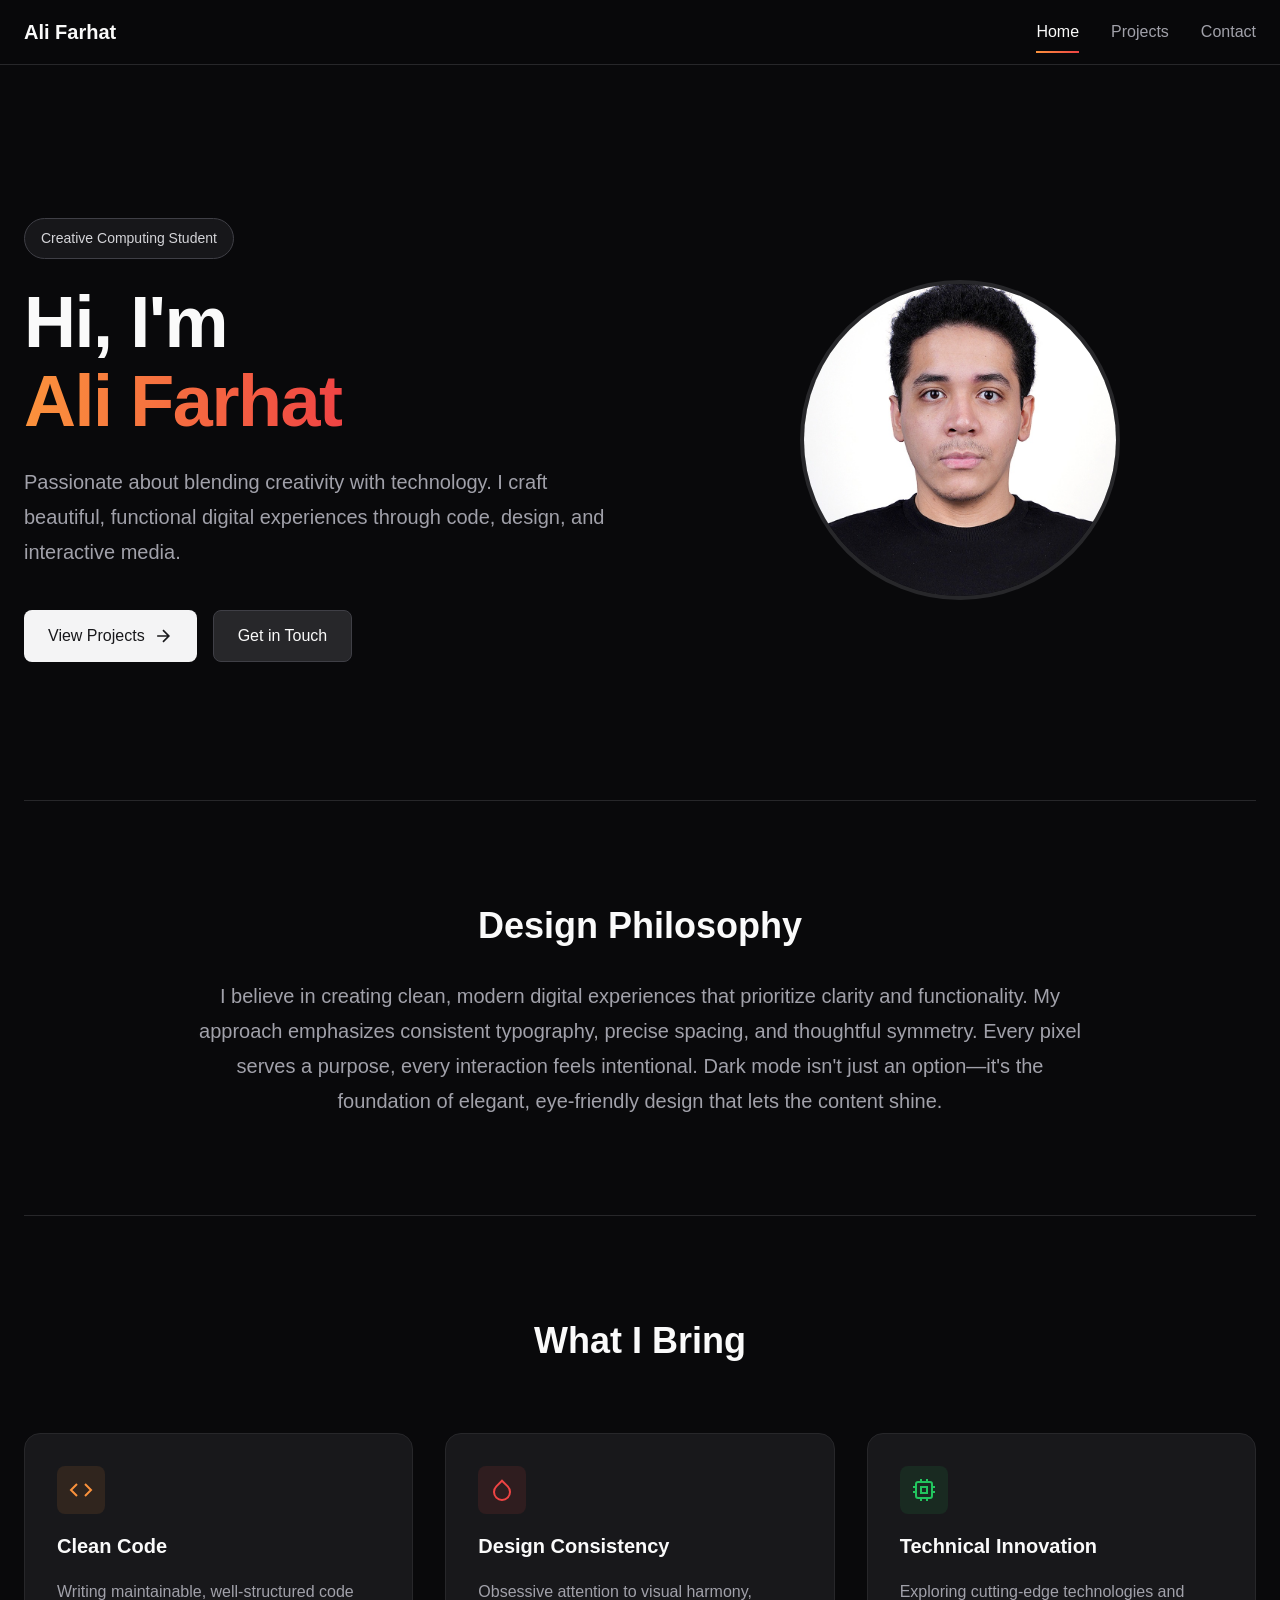
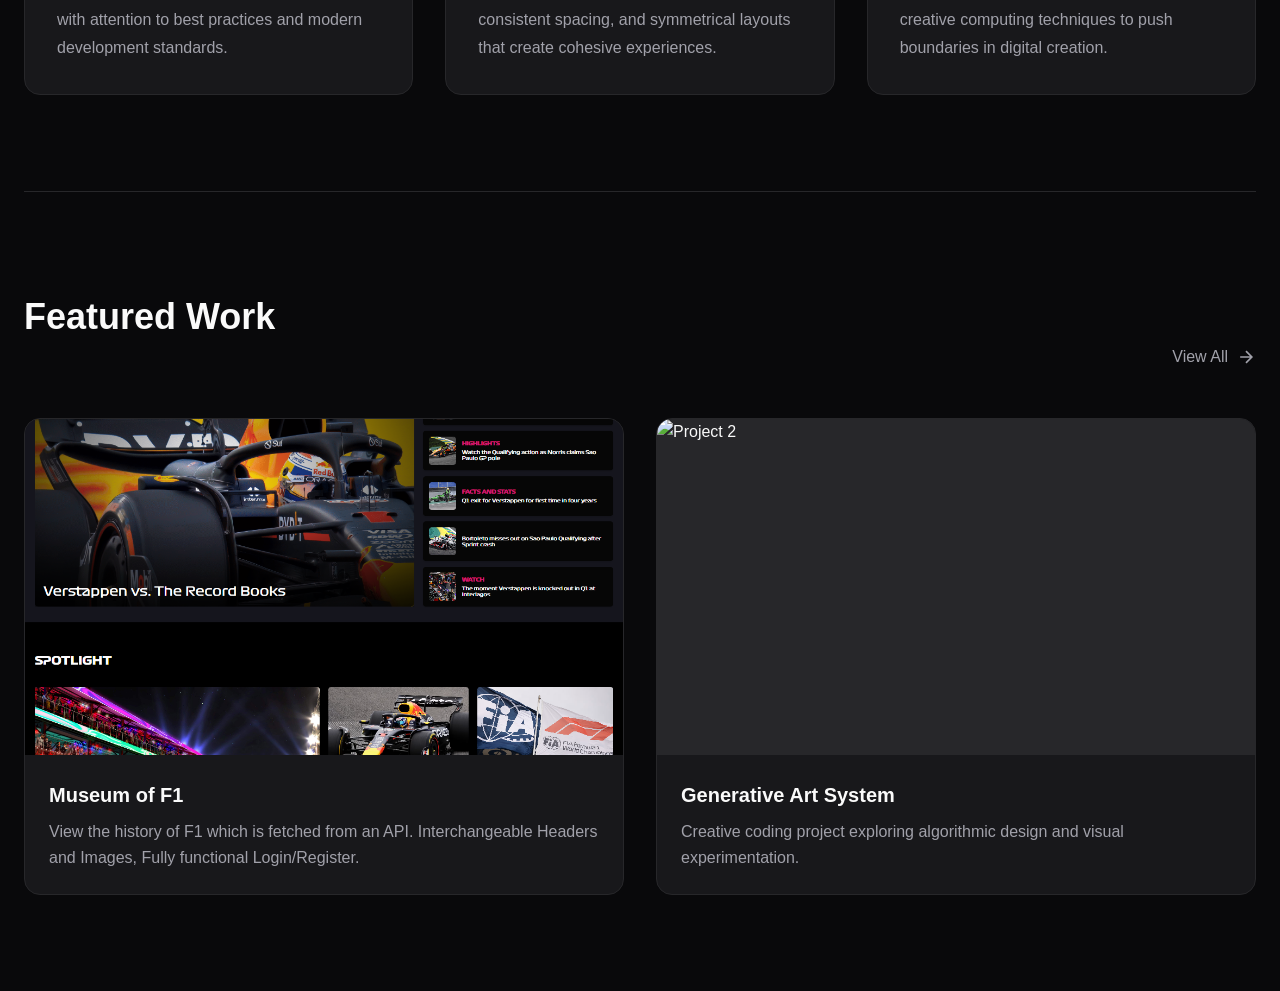
==== index.html @ 58b13000 "initial commit" ====
<!DOCTYPE html>
<html lang="en">
<head>
    <meta charset="UTF-8">
    <meta name="viewport" content="width=device-width, initial-scale=1.0">
    <title>Ali Farhat - Creative Computing Portfolio</title>
    <link rel="stylesheet" href="styles.css">
</head>
<body>
    <!-- Navigation -->
    <nav class="nav">
        <div class="nav-container">
            <a href="index.html" class="nav-logo">Ali Farhat</a>
            <button class="nav-toggle" id="navToggle">
                <span class="hamburger"></span>
                <span class="hamburger"></span>
                <span class="hamburger"></span>
            </button>
            <div class="nav-menu" id="navMenu">
                <a href="index.html" class="nav-link active">Home</a>
                <a href="projects.html" class="nav-link">Projects</a>
                <a href="contact.html" class="nav-link">Contact</a>
            </div>
        </div>
    </nav>

    <!-- Main Content -->
    <main class="main-content">
        <div class="container">
            <!-- Hero Section -->
            <section class="hero-section">
                <div class="hero-content">
                    <div class="hero-badge">Creative Computing Student</div>
                    <h1 class="hero-title">
                        Hi, I'm<br>
                        <span class="gradient-text">Ali Farhat</span>
                    </h1>
                    <p class="hero-description">
                        Passionate about blending creativity with technology. I craft
                        beautiful, functional digital experiences through code, design, and
                        interactive media.
                    </p>
                    <div class="hero-buttons">
                        <a href="projects.html" class="btn btn-primary">
                            View Projects
                            <svg class="icon" width="20" height="20" viewBox="0 0 24 24" fill="none" stroke="currentColor" stroke-width="2">
                                <path d="M5 12h14M12 5l7 7-7 7"/>
                            </svg>
                        </a>
                        <a href="contact.html" class="btn btn-secondary">Get in Touch</a>
                    </div>
                </div>
                <div class="hero-image-wrapper">
                    <div class="hero-image-glow"></div>
                    <img src="/Assets/MyPic.jpg" alt="Ali Farhat" class="hero-image">
                </div>
            </section>

            <!-- Philosophy Section -->
            <section class="section section-border">
                <div class="section-content-centered">
                    <h2 class="section-title">Design Philosophy</h2>
                    <p class="section-description">
                        I believe in creating clean, modern digital experiences that
                        prioritize clarity and functionality. My approach emphasizes
                        consistent typography, precise spacing, and thoughtful symmetry.
                        Every pixel serves a purpose, every interaction feels intentional.
                        Dark mode isn't just an option—it's the foundation of elegant,
                        eye-friendly design that lets the content shine.
                    </p>
                </div>
            </section>

            <!-- Key Strengths -->
            <section class="section section-border">
                <h2 class="section-title-centered">What I Bring</h2>
                <div class="cards-grid">
                    <div class="card">
                        <div class="card-icon card-icon-orange">
                            <svg class="icon-large" width="24" height="24" viewBox="0 0 24 24" fill="none" stroke="currentColor" stroke-width="2">
                                <polyline points="16 18 22 12 16 6"></polyline>
                                <polyline points="8 6 2 12 8 18"></polyline>
                            </svg>
                        </div>
                        <h3 class="card-title">Clean Code</h3>
                        <p class="card-description">
                            Writing maintainable, well-structured code with attention to best
                            practices and modern development standards.
                        </p>
                    </div>

                    <div class="card">
                        <div class="card-icon card-icon-red">
                            <svg class="icon-large" width="24" height="24" viewBox="0 0 24 24" fill="none" stroke="currentColor" stroke-width="2">
                                <path d="M12 2.69l5.66 5.66a8 8 0 1 1-11.31 0z"></path>
                            </svg>
                        </div>
                        <h3 class="card-title">Design Consistency</h3>
                        <p class="card-description">
                            Obsessive attention to visual harmony, consistent spacing, and
                            symmetrical layouts that create cohesive experiences.
                        </p>
                    </div>

                    <div class="card">
                        <div class="card-icon card-icon-green">
                            <svg class="icon-large" width="24" height="24" viewBox="0 0 24 24" fill="none" stroke="currentColor" stroke-width="2">
                                <rect x="4" y="4" width="16" height="16" rx="2" ry="2"></rect>
                                <rect x="9" y="9" width="6" height="6"></rect>
                                <line x1="9" y1="1" x2="9" y2="4"></line>
                                <line x1="15" y1="1" x2="15" y2="4"></line>
                                <line x1="9" y1="20" x2="9" y2="23"></line>
                                <line x1="15" y1="20" x2="15" y2="23"></line>
                                <line x1="20" y1="9" x2="23" y2="9"></line>
                                <line x1="20" y1="14" x2="23" y2="14"></line>
                                <line x1="1" y1="9" x2="4" y2="9"></line>
                                <line x1="1" y1="14" x2="4" y2="14"></line>
                            </svg>
                        </div>
                        <h3 class="card-title">Technical Innovation</h3>
                        <p class="card-description">
                            Exploring cutting-edge technologies and creative computing
                            techniques to push boundaries in digital creation.
                        </p>
                    </div>
                </div>
            </section>

            <!-- Featured Projects Preview -->
            <section class="section section-border">
                <div class="section-header">
                    <h2 class="section-title">Featured Work</h2>
                    <a href="projects.html" class="section-link">
                        View All
                        <svg class="icon" width="20" height="20" viewBox="0 0 24 24" fill="none" stroke="currentColor" stroke-width="2">
                            <path d="M5 12h14M12 5l7 7-7 7"/>
                        </svg>
                    </a>
                </div>
                <div class="projects-grid">
                    <a href="projects.html" class="project-card">
                        <div class="project-image-wrapper">
                            <img src="/Assets/preview1.png" alt="Museum of F1" class="project-image">
                        </div>
                        <div class="project-content">
                            <h3 class="project-title">Museum of F1</h3>
                            <p class="project-description">
                                View the history of F1 which is fetched from an API. Interchangeable Headers and Images, Fully functional Login/Register.
                            </p>
                        </div>
                    </a>

                    <a href="projects.html" class="project-card">
                        <div class="project-image-wrapper">
                            <img src="https://images.unsplash.com/photo-1658806264102-2c516eae5e05?crop=entropy&cs=tinysrgb&fit=max&fm=jpg&ixid=M3w3Nzg4Nzd8MHwxfHNlYXJjaHwxfHxhYnN0cmFjdCUyMGRpZ2l0YWwlMjBhcnQlMjB0ZWNobm9sb2d5fGVufDF8fHx8MTc3NDAxMzc0MXww&ixlib=rb-4.1.0&q=80&w=1080&utm_source=figma&utm_medium=referral" alt="Project 2" class="project-image">
                        </div>
                        <div class="project-content">
                            <h3 class="project-title">Generative Art System</h3>
                            <p class="project-description">
                                Creative coding project exploring algorithmic design and visual
                                experimentation.
                            </p>
                        </div>
                    </a>
                </div>
            </section>
        </div>
    </main>

    <script src="js/main.js"></script>
</body>
</html>
---- styles.css ----
/* Reset and Base Styles */
* {
    margin: 0;
    padding: 0;
    box-sizing: border-box;
}

body {
    font-family: -apple-system, BlinkMacSystemFont, 'Segoe UI', Roboto, 'Helvetica Neue', Arial, sans-serif;
    background-color: #09090b;
    color: #fafafa;
    line-height: 1.6;
    overflow-x: hidden;
}

/* Container */
.container {
    max-width: 1280px;
    margin: 0 auto;
    padding: 0 1.5rem;
}

.container-medium {
    max-width: 1152px;
    margin: 0 auto;
    padding: 0 1.5rem;
}

.container-narrow {
    max-width: 1024px;
    margin: 0 auto;
    padding: 0 1.5rem;
}

/* Navigation */
.nav {
    position: fixed;
    top: 0;
    left: 0;
    right: 0;
    background-color: rgba(9, 9, 11, 0.8);
    backdrop-filter: blur(12px);
    border-bottom: 1px solid #27272a;
    z-index: 1000;
}

.nav-container {
    max-width: 1280px;
    margin: 0 auto;
    padding: 1rem 1.5rem;
    display: flex;
    justify-content: space-between;
    align-items: center;
}

.nav-logo {
    font-size: 1.25rem;
    font-weight: 700;
    color: #fafafa;
    text-decoration: none;
    transition: color 0.2s;
}

.nav-logo:hover {
    color: #a1a1aa;
}

.nav-menu {
    display: flex;
    gap: 2rem;
}

.nav-link {
    color: #a1a1aa;
    text-decoration: none;
    transition: color 0.2s;
    position: relative;
}

.nav-link:hover,
.nav-link.active {
    color: #fafafa;
}

.nav-link.active::after {
    content: '';
    position: absolute;
    bottom: -0.5rem;
    left: 0;
    right: 0;
    height: 2px;
    background: linear-gradient(to right, #fb923c, #ef4444);
}

.nav-toggle {
    display: none;
    background: none;
    border: none;
    cursor: pointer;
    padding: 0.5rem;
}

.hamburger {
    display: block;
    width: 1.5rem;
    height: 2px;
    background-color: #fafafa;
    margin: 0.25rem 0;
    transition: all 0.3s;
}

/* Main Content */
.main-content {
    padding-top: 5rem;
}

/* Hero Section */
.hero-section {
    min-height: 80vh;
    display: flex;
    flex-direction: column;
    align-items: center;
    gap: 3rem;
    padding: 3rem 0;
}

.hero-content {
    flex: 1;
    display: flex;
    flex-direction: column;
    gap: 1.5rem;
}

.hero-badge {
    display: inline-block;
    padding: 0.5rem 1rem;
    background-color: rgba(39, 39, 42, 0.5);
    border: 1px solid #3f3f46;
    border-radius: 9999px;
    font-size: 0.875rem;
    color: #d4d4d8;
    width: fit-content;
}

.hero-title {
    font-size: 3rem;
    font-weight: 700;
    letter-spacing: -0.02em;
    line-height: 1.1;
}

.gradient-text {
    background: linear-gradient(to right, #fb923c, #ef4444);
    -webkit-background-clip: text;
    -webkit-text-fill-color: transparent;
    background-clip: text;
}

.hero-description {
    font-size: 1.25rem;
    color: #a1a1aa;
    max-width: 48rem;
    line-height: 1.75;
}

.hero-buttons {
    display: flex;
    flex-wrap: wrap;
    gap: 1rem;
    padding-top: 1rem;
}

.hero-image-wrapper {
    flex: 1;
    display: flex;
    justify-content: center;
}

.hero-image-wrapper > div {
    position: relative;
}

.hero-image-glow {
    position: absolute;
    inset: -1rem;
    background: linear-gradient(to right, #f97316, #dc2626);
    border-radius: 9999px;
    opacity: 0.2;
    filter: blur(2rem);
}

.hero-image {
    position: relative;
    width: 20rem;
    height: 20rem;
    border-radius: 9999px;
    object-fit: cover;
    border: 4px solid #27272a;
}

/* Buttons */
.btn {
    display: inline-flex;
    align-items: center;
    gap: 0.5rem;
    padding: 0.75rem 1.5rem;
    border-radius: 0.5rem;
    font-weight: 500;
    text-decoration: none;
    transition: all 0.2s;
    cursor: pointer;
    border: none;
    font-size: 1rem;
}

.btn-primary {
    background-color: #f4f4f5;
    color: #18181b;
}

.btn-primary:hover {
    background-color: #e4e4e7;
}

.btn-secondary {
    background-color: #27272a;
    color: #fafafa;
    border: 1px solid #3f3f46;
}

.btn-secondary:hover {
    background-color: #3f3f46;
}

.btn-full {
    width: 100%;
    justify-content: center;
}

/* Icons */
.icon {
    width: 1.25rem;
    height: 1.25rem;
}

.icon-large {
    width: 1.5rem;
    height: 1.5rem;
}

.icon-small {
    width: 1rem;
    height: 1rem;
}

/* Sections */
.section {
    padding: 6rem 0;
}

.section-border {
    border-top: 1px solid #27272a;
}

.section-content-centered {
    max-width: 56rem;
    margin: 0 auto;
    text-align: center;
}

.section-title {
    font-size: 1.875rem;
    font-weight: 700;
    margin-bottom: 1.5rem;
}

.section-title-centered {
    font-size: 1.875rem;
    font-weight: 700;
    text-align: center;
    margin-bottom: 4rem;
}

.section-description {
    font-size: 1.25rem;
    color: #a1a1aa;
    line-height: 1.75;
}

.section-header {
    display: flex;
    justify-content: space-between;
    align-items: flex-end;
    margin-bottom: 3rem;
}

.section-link {
    color: #a1a1aa;
    text-decoration: none;
    display: inline-flex;
    align-items: center;
    gap: 0.5rem;
    transition: color 0.2s;
}

.section-link:hover {
    color: #fafafa;
}

/* Cards */
.cards-grid {
    display: grid;
    grid-template-columns: repeat(auto-fit, minmax(280px, 1fr));
    gap: 2rem;
}

.card {
    background-color: #18181b;
    border: 1px solid #27272a;
    border-radius: 1rem;
    padding: 2rem;
    display: flex;
    flex-direction: column;
    gap: 1rem;
    transition: border-color 0.2s;
}

.card:hover {
    border-color: #3f3f46;
}

.card-icon {
    width: 3rem;
    height: 3rem;
    border-radius: 0.5rem;
    display: flex;
    align-items: center;
    justify-content: center;
}

.card-icon-orange {
    background-color: rgba(251, 146, 60, 0.1);
    color: #fb923c;
}

.card-icon-red {
    background-color: rgba(239, 68, 68, 0.1);
    color: #ef4444;
}

.card-icon-green {
    background-color: rgba(34, 197, 94, 0.1);
    color: #22c55e;
}

.card-title {
    font-size: 1.25rem;
    font-weight: 600;
}

.card-description {
    color: #a1a1aa;
    line-height: 1.75;
}

/* Projects */
.projects-grid {
    display: grid;
    grid-template-columns: repeat(auto-fit, minmax(400px, 1fr));
    gap: 2rem;
}

.projects-grid-full {
    display: grid;
    grid-template-columns: repeat(auto-fit, minmax(400px, 1fr));
    gap: 2rem;
}

.project-card {
    position: relative;
    overflow: hidden;
    border-radius: 1rem;
    background-color: #18181b;
    border: 1px solid #27272a;
    transition: all 0.3s;
    text-decoration: none;
    color: inherit;
    display: block;
}

.project-card:hover {
    border-color: #3f3f46;
}

.project-card-full {
    background-color: #18181b;
    border: 1px solid #27272a;
    border-radius: 1rem;
    overflow: hidden;
    transition: border-color 0.3s;
}

.project-card-full:hover {
    border-color: #3f3f46;
}

.project-image-wrapper {
    aspect-ratio: 16 / 9;
    overflow: hidden;
    background-color: #27272a;
}

.project-image {
    width: 100%;
    height: 100%;
    object-fit: cover;
    transition: transform 0.3s;
}

.project-card:hover .project-image,
.project-card-full:hover .project-image {
    transform: scale(1.05);
}

.project-content {
    padding: 1.5rem;
}

.project-card-content {
    padding: 1.5rem;
    display: flex;
    flex-direction: column;
    gap: 1rem;
}

.project-title {
    font-size: 1.25rem;
    font-weight: 600;
    margin-bottom: 0.5rem;
}

.project-card-title {
    font-size: 1.5rem;
    font-weight: 600;
}

.project-description {
    color: #a1a1aa;
}

.project-card-description {
    color: #a1a1aa;
    line-height: 1.75;
}

.project-tags {
    display: flex;
    flex-wrap: wrap;
    gap: 0.5rem;
}

.tag {
    padding: 0.25rem 0.75rem;
    background-color: #27272a;
    color: #d4d4d8;
    font-size: 0.875rem;
    border-radius: 9999px;
    border: 1px solid #3f3f46;
}

.project-links {
    display: flex;
    gap: 1rem;
    padding-top: 0.5rem;
}

.project-link {
    display: inline-flex;
    align-items: center;
    gap: 0.5rem;
    color: #a1a1aa;
    text-decoration: none;
    transition: color 0.2s;
}

.project-link:hover {
    color: #fafafa;
}

/* Page Header */
.page-header {
    margin-bottom: 4rem;
}

.page-title {
    font-size: 2.5rem;
    font-weight: 700;
    margin-bottom: 0.5rem;
}

.page-description {
    font-size: 1.25rem;
    color: #a1a1aa;
    max-width: 48rem;
}

/* Resume */
.resume-header {
    display: flex;
    justify-content: space-between;
    align-items: flex-start;
    gap: 1rem;
    margin-bottom: 3rem;
}

.resume-content {
    background-color: #18181b;
    border: 1px solid #27272a;
    border-radius: 1rem;
    padding: 3rem;
}

.resume-section {
    margin-bottom: 3rem;
}

.resume-section:last-child {
    margin-bottom: 0;
}

.resume-section-border {
    border-top: 1px solid #27272a;
    padding-top: 2rem;
}

.resume-name {
    font-size: 1.875rem;
    font-weight: 700;
    margin-bottom: 1rem;
}

.text-muted {
    color: #a1a1aa;
}

.text-muted-relaxed {
    color: #a1a1aa;
    line-height: 1.75;
}

.contact-grid {
    display: grid;
    grid-template-columns: repeat(auto-fit, minmax(250px, 1fr));
    gap: 0.75rem;
}

.contact-item {
    display: flex;
    align-items: center;
    gap: 0.5rem;
    color: #a1a1aa;
}

.contact-link {
    color: #a1a1aa;
    text-decoration: none;
    transition: color 0.2s;
}

.contact-link:hover {
    color: #fafafa;
}

.social-links {
    display: flex;
    gap: 1rem;
    padding-top: 0.5rem;
}

.social-link {
    color: #a1a1aa;
    transition: color 0.2s;
}

.social-link:hover {
    color: #fafafa;
}

.section-heading {
    font-size: 1.25rem;
    font-weight: 600;
    margin-bottom: 1rem;
}

.experience-item {
    margin-bottom: 1.5rem;
}

.experience-item:last-child {
    margin-bottom: 0;
}

.experience-header {
    display: flex;
    justify-content: space-between;
    align-items: flex-start;
    margin-bottom: 0.5rem;
}

.experience-title {
    font-weight: 600;
}

.experience-date {
    color: #71717a;
    font-size: 0.875rem;
}

.experience-list {
    list-style: disc;
    list-style-position: inside;
    color: #a1a1aa;
    margin-left: 1rem;
}

.experience-list li {
    margin: 0.25rem 0;
}

.skills-grid {
    display: grid;
    grid-template-columns: repeat(auto-fit, minmax(250px, 1fr));
    gap: 1rem;
}

.skill-category {
    color: #d4d4d8;
    font-weight: 500;
    margin-bottom: 0.5rem;
}

.projects-list {
    display: flex;
    flex-direction: column;
    gap: 1rem;
}

.project-item {
    margin-bottom: 0.5rem;
}

.project-item-title {
    font-weight: 600;
    margin-bottom: 0.25rem;
}

.awards-list {
    list-style: none;
    color: #a1a1aa;
}

.awards-list li {
    margin: 0.5rem 0;
}

/* Contact Page */
.contact-layout {
    display: grid;
    grid-template-columns: 1fr;
    gap: 3rem;
}

.contact-info-centered {
    max-width: 800px;
    margin: 0 auto;
    display: flex;
    flex-direction: column;
    gap: 2rem;
}

.contact-form {
    display: flex;
    flex-direction: column;
    gap: 1.5rem;
}

.form-group {
    display: flex;
    flex-direction: column;
}

.form-label {
    font-size: 0.875rem;
    font-weight: 500;
    margin-bottom: 0.5rem;
}

.form-input {
    width: 100%;
    padding: 0.75rem 1rem;
    background-color: #18181b;
    border: 1px solid #27272a;
    border-radius: 0.5rem;
    color: #fafafa;
    transition: border-color 0.2s;
    font-family: inherit;
}

.form-input:focus {
    outline: none;
    border-color: #52525b;
}

.form-textarea {
    resize: none;
}

.contact-sidebar {
    display: flex;
    flex-direction: column;
    gap: 2rem;
}

.info-card {
    background-color: #18181b;
    border: 1px solid #27272a;
    border-radius: 1rem;
    padding: 2rem;
}

.info-card-title {
    font-size: 1.5rem;
    font-weight: 600;
    margin-bottom: 1.5rem;
}

.info-items {
    display: flex;
    flex-direction: column;
    gap: 1rem;
}

.info-item {
    display: flex;
    align-items: flex-start;
    gap: 1rem;
    color: #a1a1aa;
    text-decoration: none;
    transition: color 0.2s;
}

.info-item:hover {
    color: #fafafa;
}

.info-icon {
    width: 2.5rem;
    height: 2.5rem;
    background-color: #27272a;
    border-radius: 0.5rem;
    display: flex;
    align-items: center;
    justify-content: center;
    transition: background-color 0.2s;
}

.info-item:hover .info-icon {
    background-color: #3f3f46;
}

.info-label {
    font-weight: 500;
    color: #fafafa;
}

.info-value {
    color: inherit;
}

.opportunities-card {
    background: linear-gradient(to bottom right, rgba(251, 146, 60, 0.1), rgba(239, 68, 68, 0.1));
    border: 1px solid #27272a;
    border-radius: 1rem;
    padding: 2rem;
}

.opportunities-title {
    font-size: 1.25rem;
    font-weight: 600;
    margin-bottom: 0.75rem;
}

.opportunities-text {
    color: #a1a1aa;
    line-height: 1.75;
}

/* Responsive Design */
@media (min-width: 768px) {
    .hero-section {
        flex-direction: row;
    }
    
    .hero-title {
        font-size: 3.75rem;
    }
    
    .section-title {
        font-size: 2.25rem;
    }
    
    .section-title-centered {
        font-size: 2.25rem;
    }
    
    .page-title {
        font-size: 3rem;
    }
    
    .resume-content {
        padding: 4rem;
    }
    
    .contact-layout {
        grid-template-columns: 1fr 1fr;
    }
}

@media (min-width: 1024px) {
    .hero-title {
        font-size: 4.5rem;
    }
}

@media (max-width: 767px) {
    .nav-toggle {
        display: block;
    }
    
    .nav-menu {
        position: absolute;
        top: 100%;
        left: 0;
        right: 0;
        background-color: rgba(9, 9, 11, 0.95);
        backdrop-filter: blur(12px);
        flex-direction: column;
        gap: 0;
        padding: 1rem 0;
        border-bottom: 1px solid #27272a;
        display: none;
    }
    
    .nav-menu.active {
        display: flex;
    }
    
    .nav-link {
        padding: 0.75rem 1.5rem;
    }
    
    .nav-link.active::after {
        display: none;
    }
    
    .projects-grid,
    .projects-grid-full {
        grid-template-columns: 1fr;
    }
    
    .cards-grid {
        grid-template-columns: 1fr;
    }
    
    .resume-header {
        flex-direction: column;
    }
    
    .resume-content {
        padding: 2rem;
    }
}
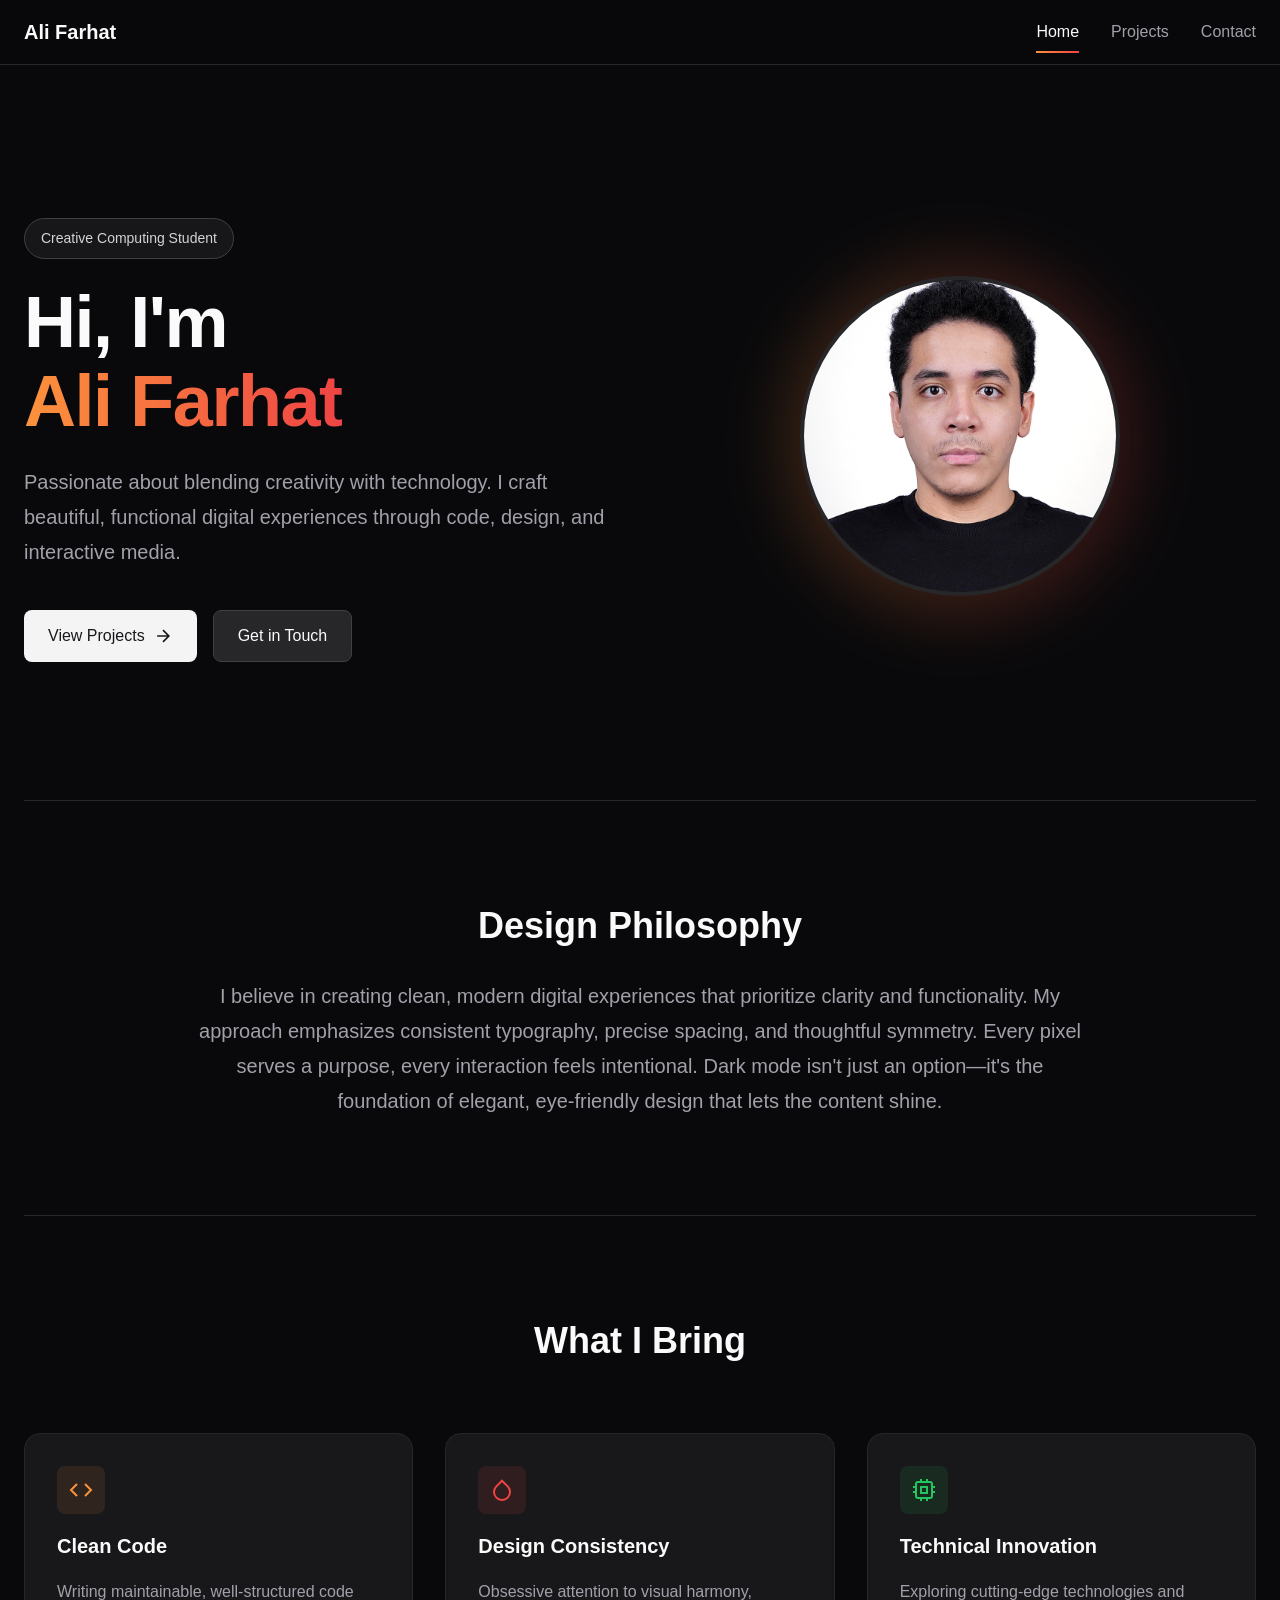
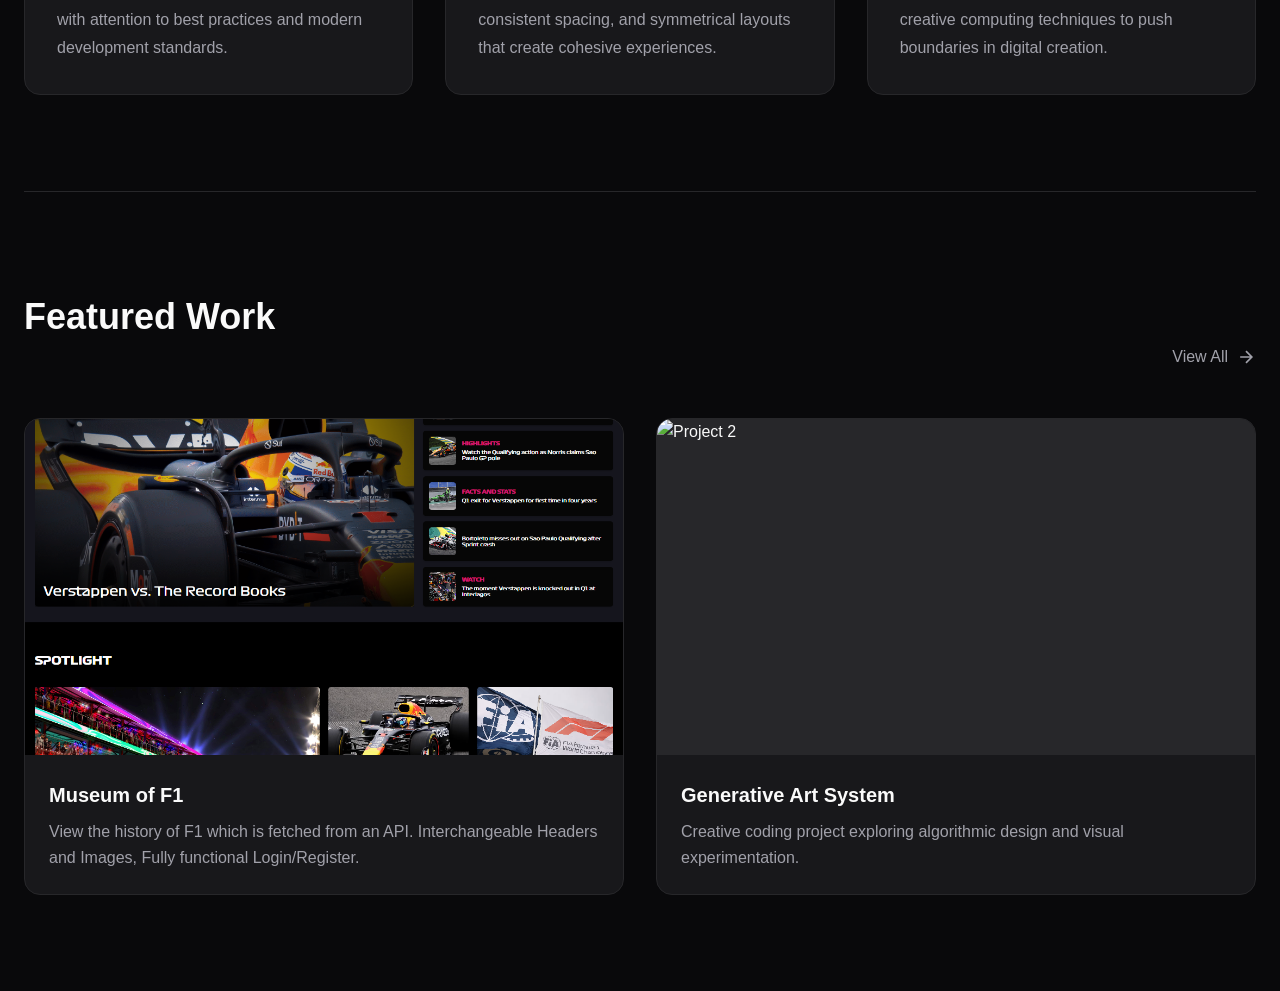
==== commit 4fb3f326: "Fixed underglow of profile picture" ====
--- a/index.html
+++ b/index.html
@@ -51,8 +51,10 @@
                     </div>
                 </div>
                 <div class="hero-image-wrapper">
-                    <div class="hero-image-glow"></div>
-                    <img src="/Assets/MyPic.jpg" alt="Ali Farhat" class="hero-image">
+                    <div>
+                        <div class="hero-image-glow"></div>
+                        <img src="/Assets/MyPic.jpg" alt="Ali Farhat" class="hero-image">
+                    </div>
                 </div>
             </section>
 
--- a/styles.css
+++ b/styles.css
@@ -183,7 +183,7 @@
 .hero-image-glow {
     position: absolute;
     inset: -1rem;
-    background: linear-gradient(to right, #f97316, #dc2626);
+    background: linear-gradient(to right, #fb923c, #ef4444);
     border-radius: 9999px;
     opacity: 0.2;
     filter: blur(2rem);
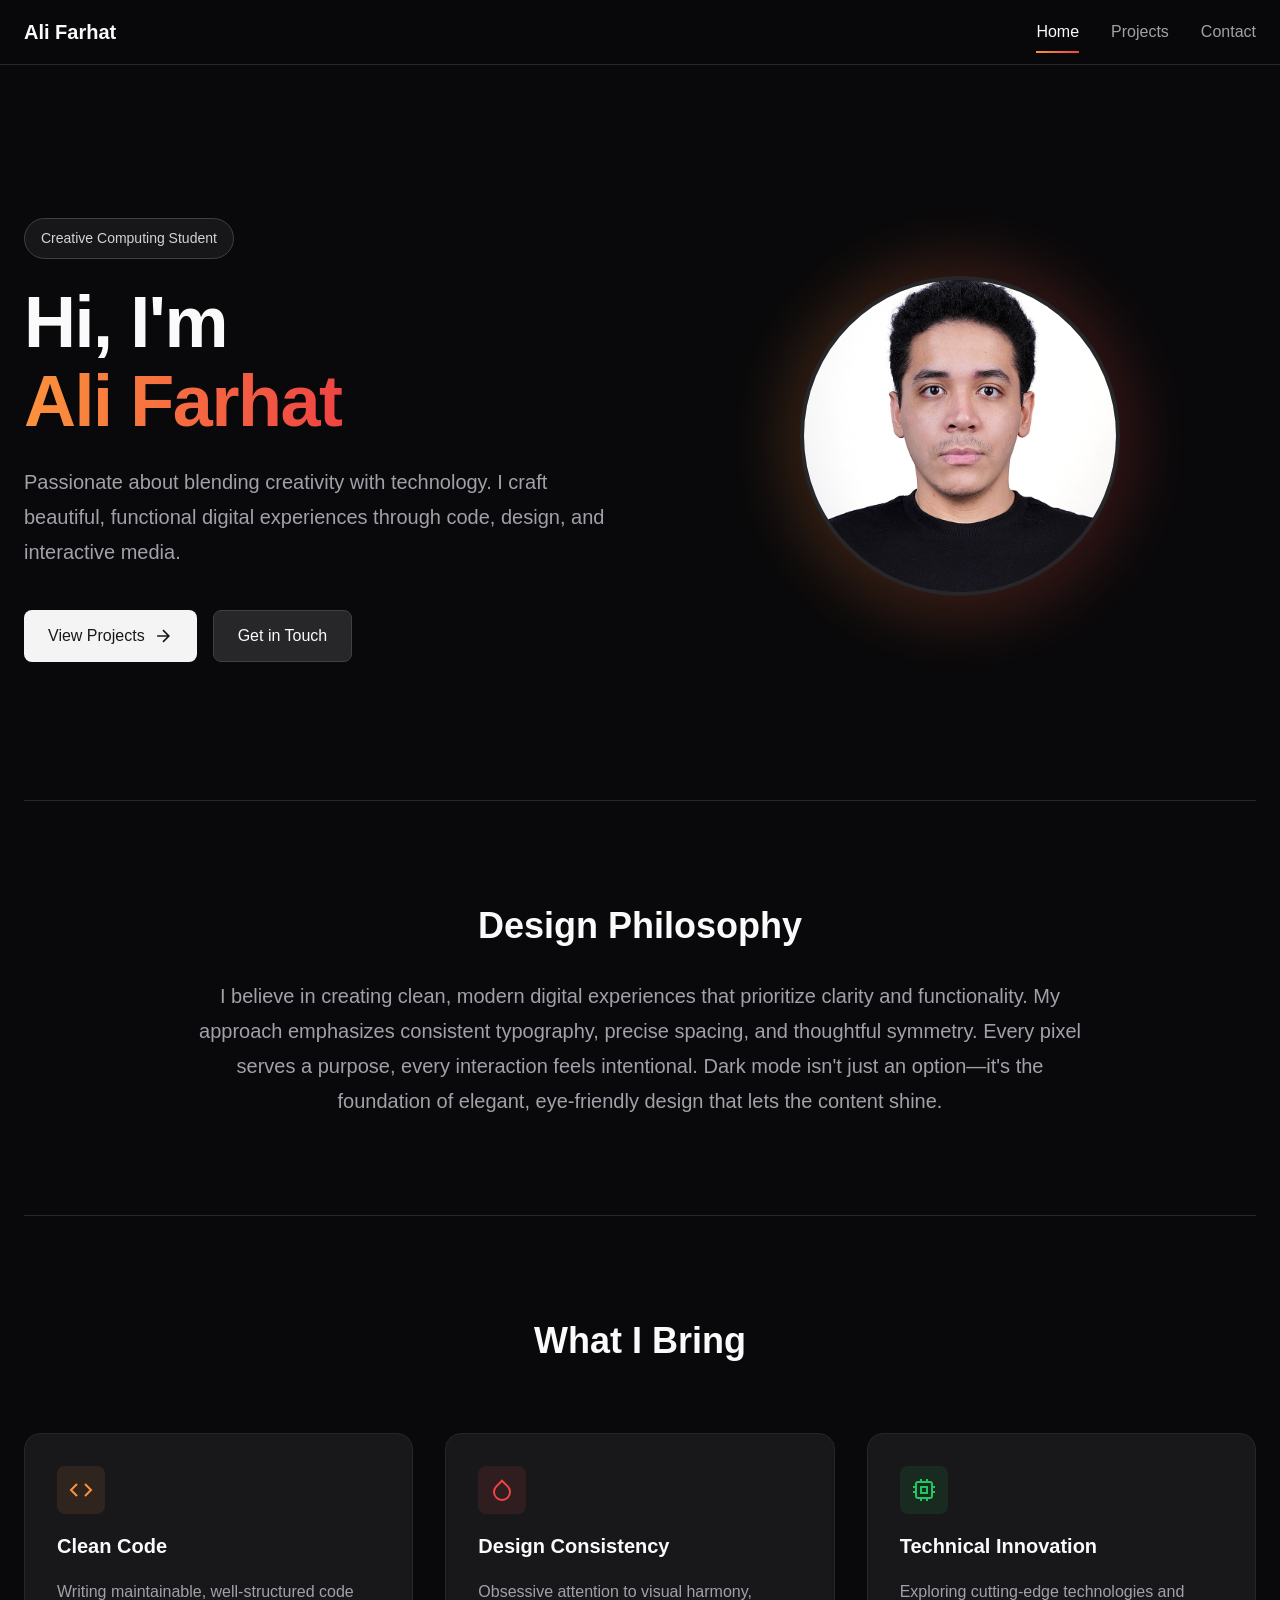
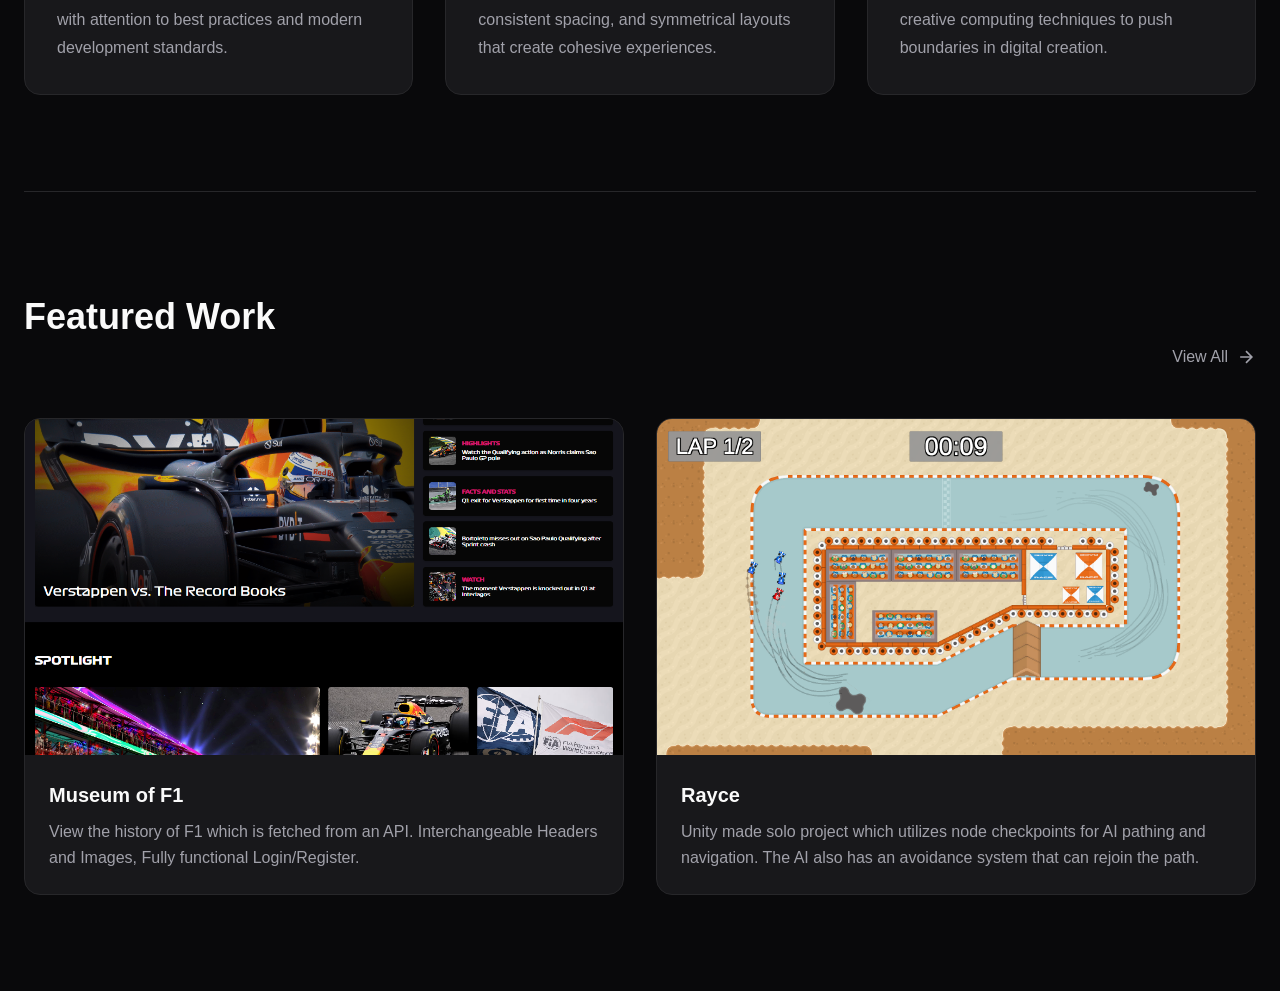
==== commit 3c283a1e: "latest" ====
--- a/index.html
+++ b/index.html
@@ -154,13 +154,13 @@
 
                     <a href="projects.html" class="project-card">
                         <div class="project-image-wrapper">
-                            <img src="https://images.unsplash.com/photo-1658806264102-2c516eae5e05?crop=entropy&cs=tinysrgb&fit=max&fm=jpg&ixid=M3w3Nzg4Nzd8MHwxfHNlYXJjaHwxfHxhYnN0cmFjdCUyMGRpZ2l0YWwlMjBhcnQlMjB0ZWNobm9sb2d5fGVufDF8fHx8MTc3NDAxMzc0MXww&ixlib=rb-4.1.0&q=80&w=1080&utm_source=figma&utm_medium=referral" alt="Project 2" class="project-image">
+                            <img src="/Assets/preview2.png" alt="Rayce" class="project-image">
                         </div>
                         <div class="project-content">
-                            <h3 class="project-title">Generative Art System</h3>
+                            <h3 class="project-title">Rayce</h3>
                             <p class="project-description">
-                                Creative coding project exploring algorithmic design and visual
-                                experimentation.
+                                Unity made solo project which utilizes node checkpoints for AI pathing and navigation. 
+                                The AI also has an avoidance system that can rejoin the path.
                             </p>
                         </div>
                     </a>
--- a/styles.css
+++ b/styles.css
@@ -11,6 +11,18 @@
     color: #fafafa;
     line-height: 1.6;
     overflow-x: hidden;
+    opacity: 0;
+    animation: fadeInPage 0.2s ease-in-out forwards;
+}
+
+@keyframes fadeInPage {
+    from { opacity: 0; }
+    to { opacity: 1; }
+}
+
+body.page-exit {
+    opacity: 0 !important;
+    transition: opacity 0.2s ease-in-out !important;
 }
 
 /* Container */
@@ -219,7 +231,7 @@
 }
 
 .btn-primary:hover {
-    background-color: #e4e4e7;
+    background-color: #d4d4d8;
 }
 
 .btn-secondary {
@@ -374,6 +386,7 @@
     display: grid;
     grid-template-columns: repeat(auto-fit, minmax(400px, 1fr));
     gap: 2rem;
+    padding-bottom: 4rem;
 }
 
 .project-card {
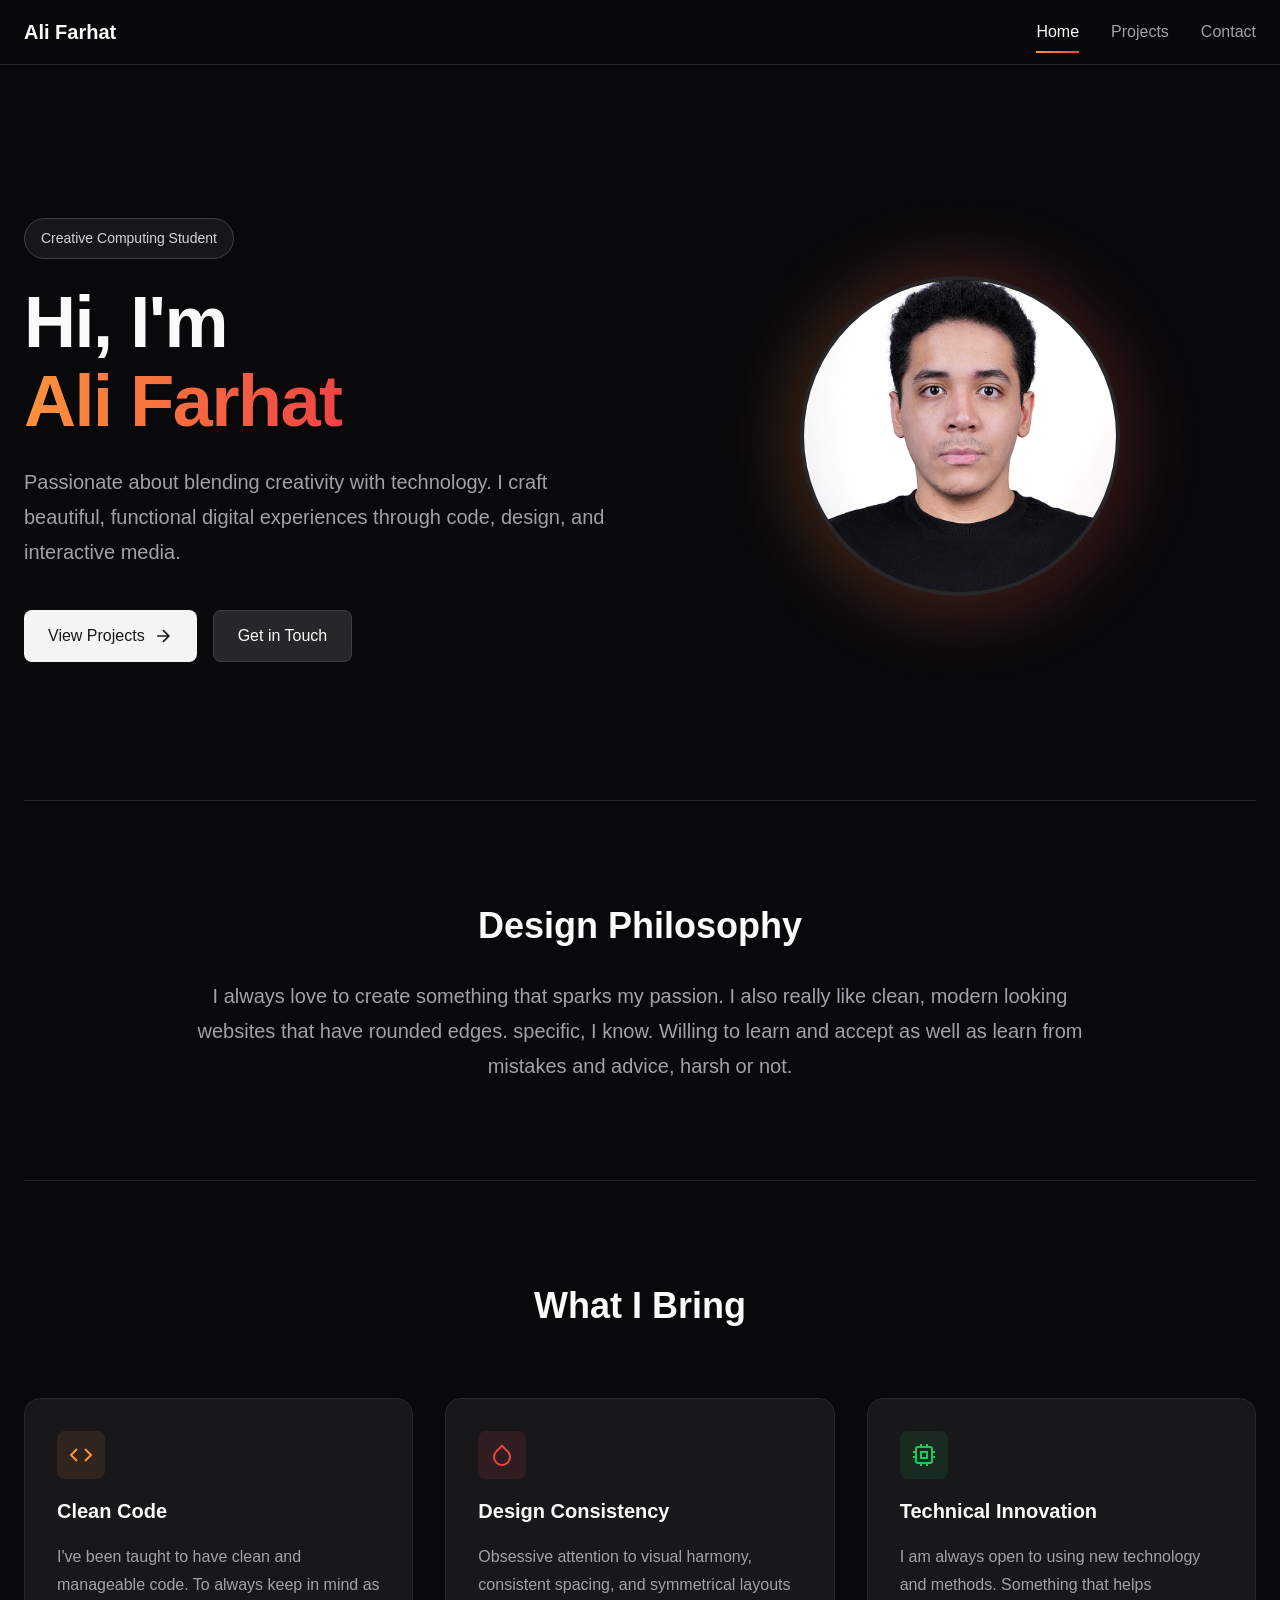
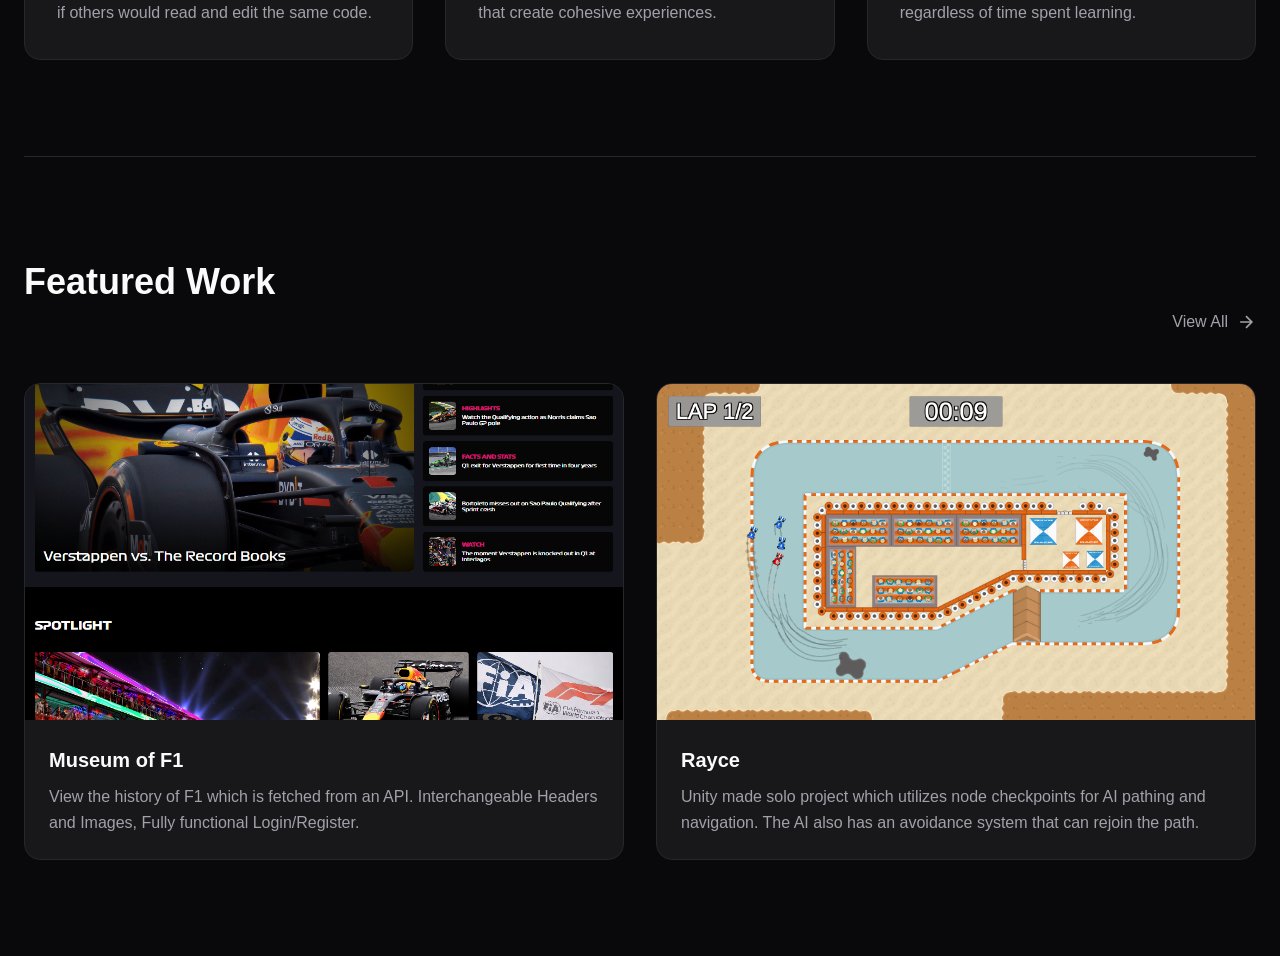
==== commit 7701a989: "text again" ====
--- a/index.html
+++ b/index.html
@@ -63,12 +63,8 @@
                 <div class="section-content-centered">
                     <h2 class="section-title">Design Philosophy</h2>
                     <p class="section-description">
-                        I believe in creating clean, modern digital experiences that
-                        prioritize clarity and functionality. My approach emphasizes
-                        consistent typography, precise spacing, and thoughtful symmetry.
-                        Every pixel serves a purpose, every interaction feels intentional.
-                        Dark mode isn't just an option—it's the foundation of elegant,
-                        eye-friendly design that lets the content shine.
+                        I always love to create something that sparks my passion. I also really like clean, modern looking websites that have rounded edges.
+                        specific, I know. Willing to learn and accept as well as learn from mistakes and advice, harsh or not.
                     </p>
                 </div>
             </section>
@@ -86,8 +82,7 @@
                         </div>
                         <h3 class="card-title">Clean Code</h3>
                         <p class="card-description">
-                            Writing maintainable, well-structured code with attention to best
-                            practices and modern development standards.
+                            I've been taught to have clean and manageable code. To always keep in mind as if others would read and edit the same code.
                         </p>
                     </div>
 
@@ -121,8 +116,7 @@
                         </div>
                         <h3 class="card-title">Technical Innovation</h3>
                         <p class="card-description">
-                            Exploring cutting-edge technologies and creative computing
-                            techniques to push boundaries in digital creation.
+                            I am always open to using new technology and methods. Something that helps regardless of time spent learning.
                         </p>
                     </div>
                 </div>
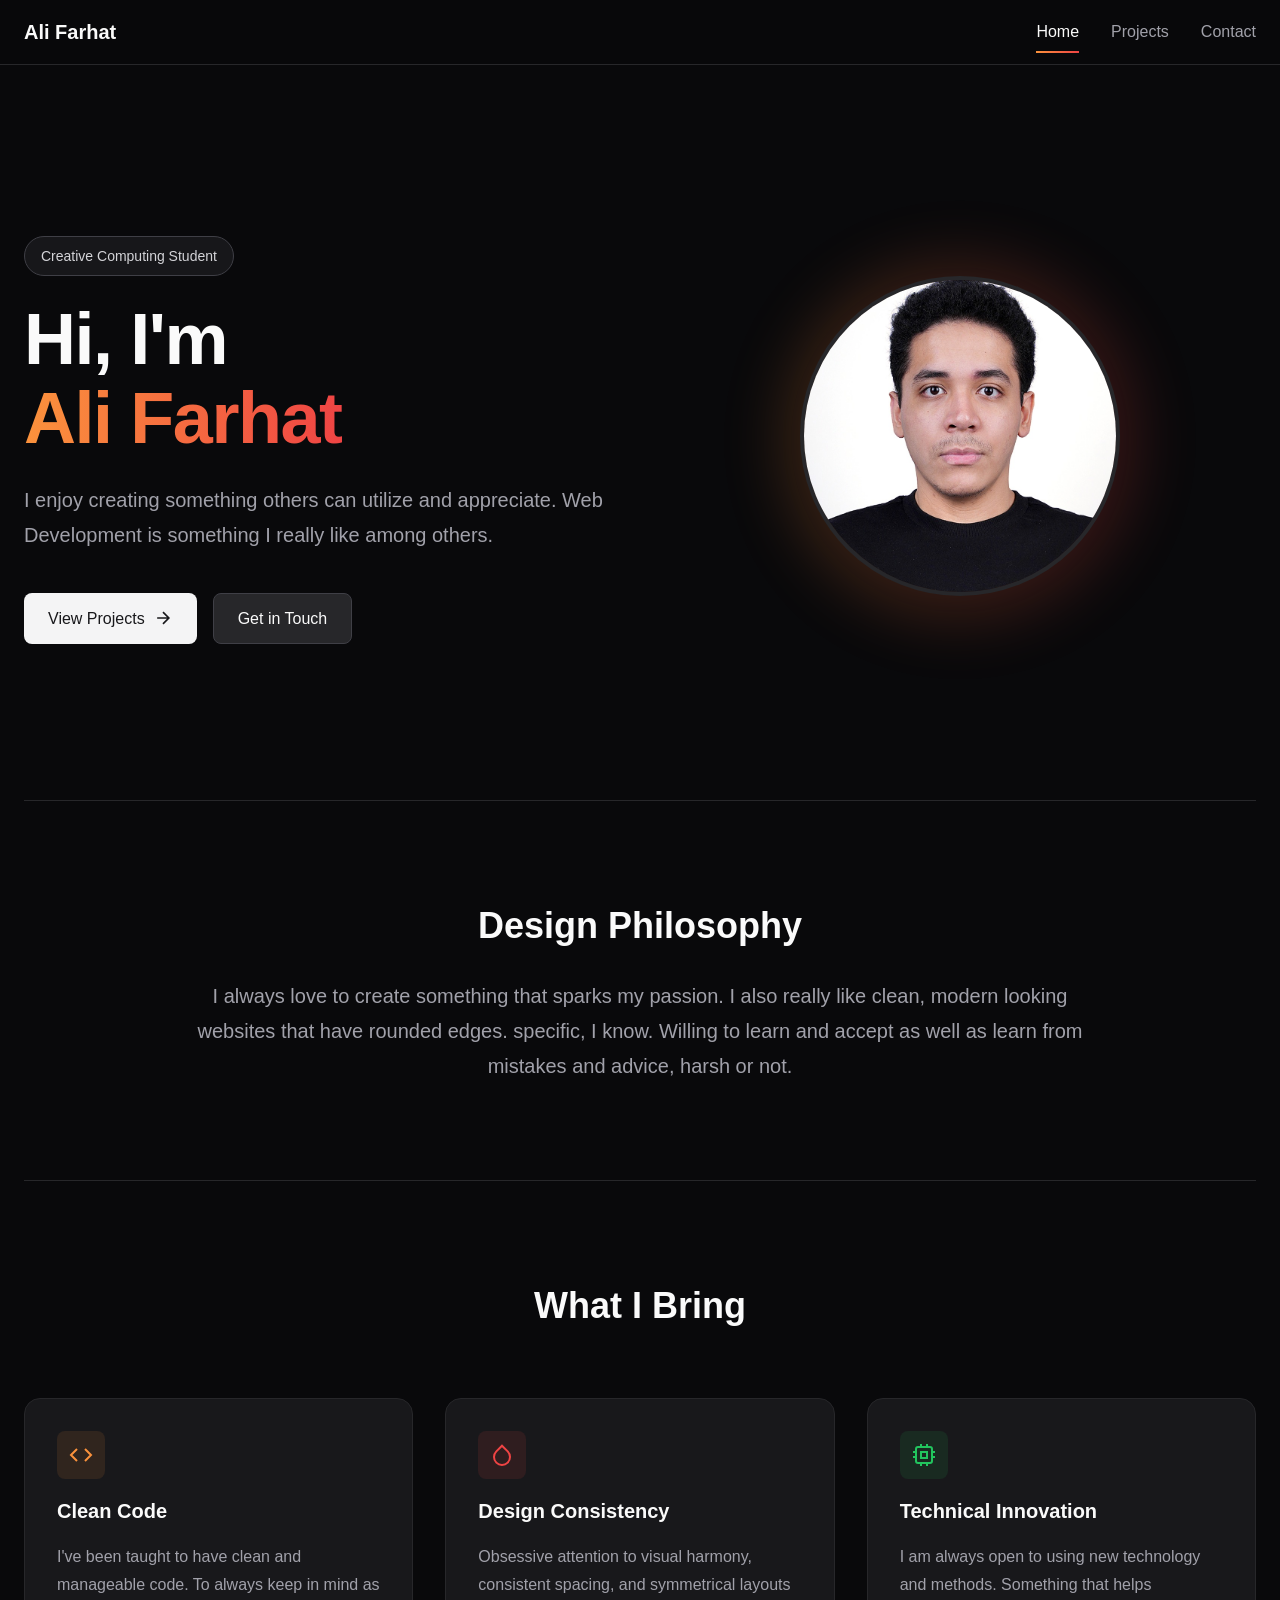
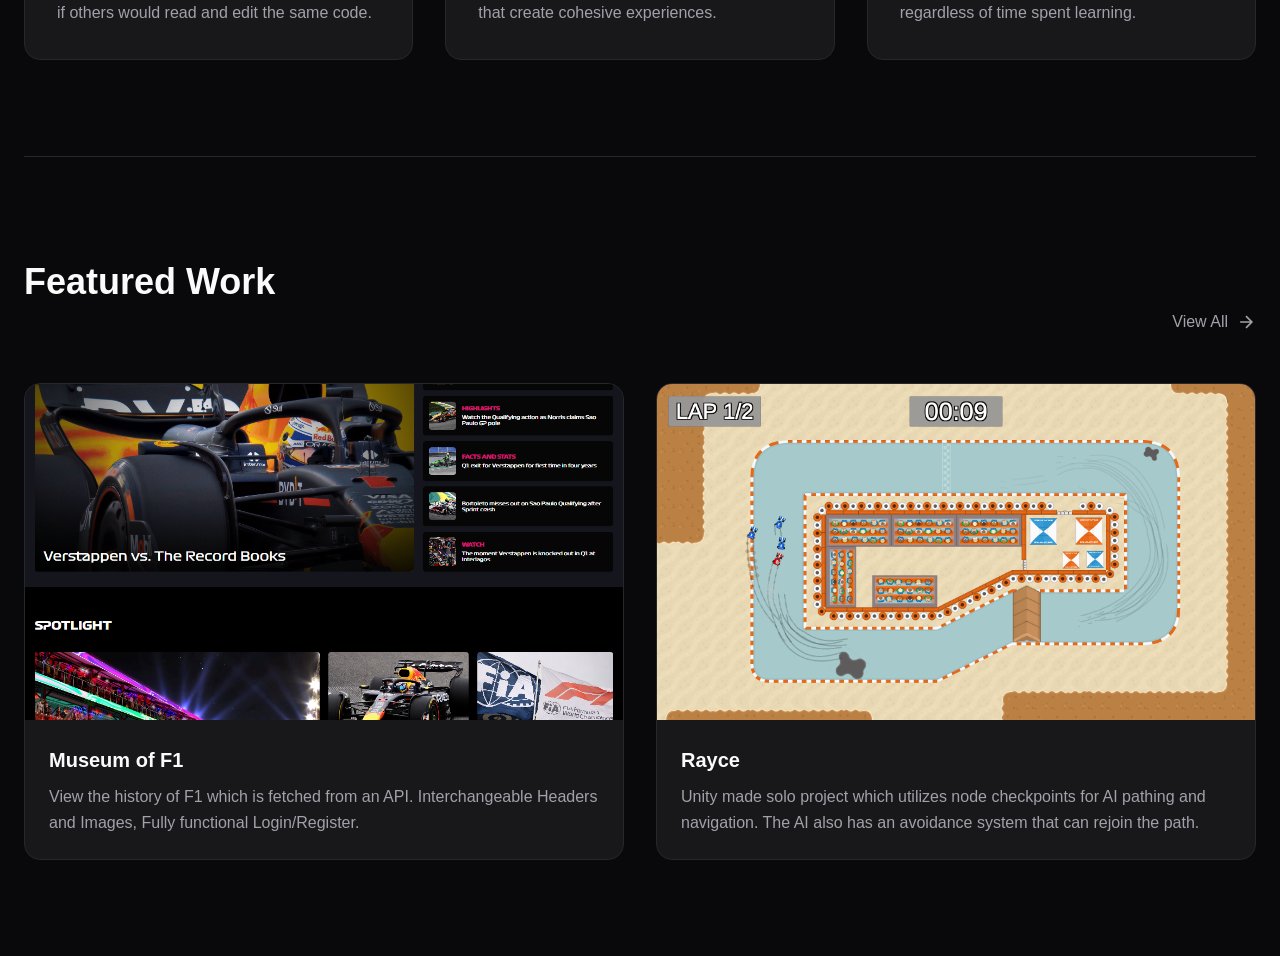
==== commit b5dde3e3: "before phone number" ====
--- a/index.html
+++ b/index.html
@@ -36,9 +36,8 @@
                         <span class="gradient-text">Ali Farhat</span>
                     </h1>
                     <p class="hero-description">
-                        Passionate about blending creativity with technology. I craft
-                        beautiful, functional digital experiences through code, design, and
-                        interactive media.
+                        I enjoy creating something others can utilize and appreciate.
+                        Web Development is something I really like among others.
                     </p>
                     <div class="hero-buttons">
                         <a href="projects.html" class="btn btn-primary">
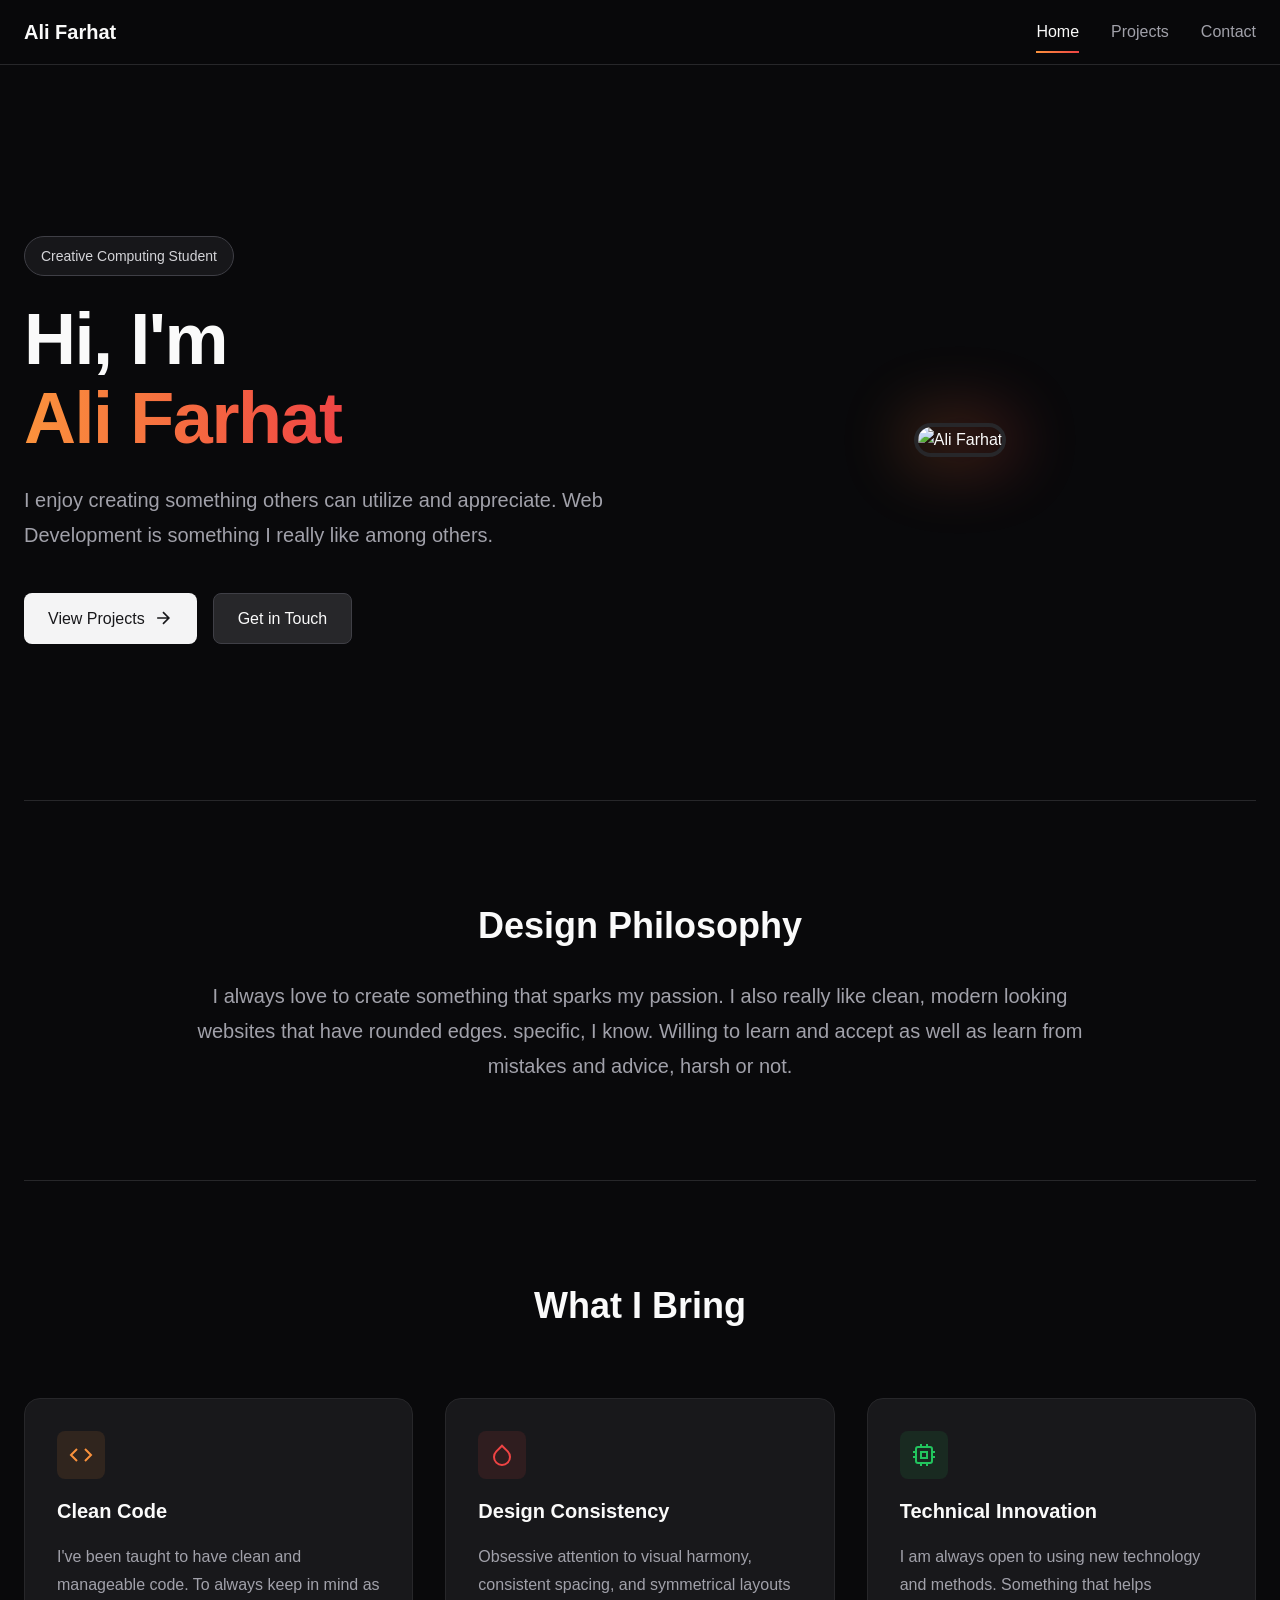
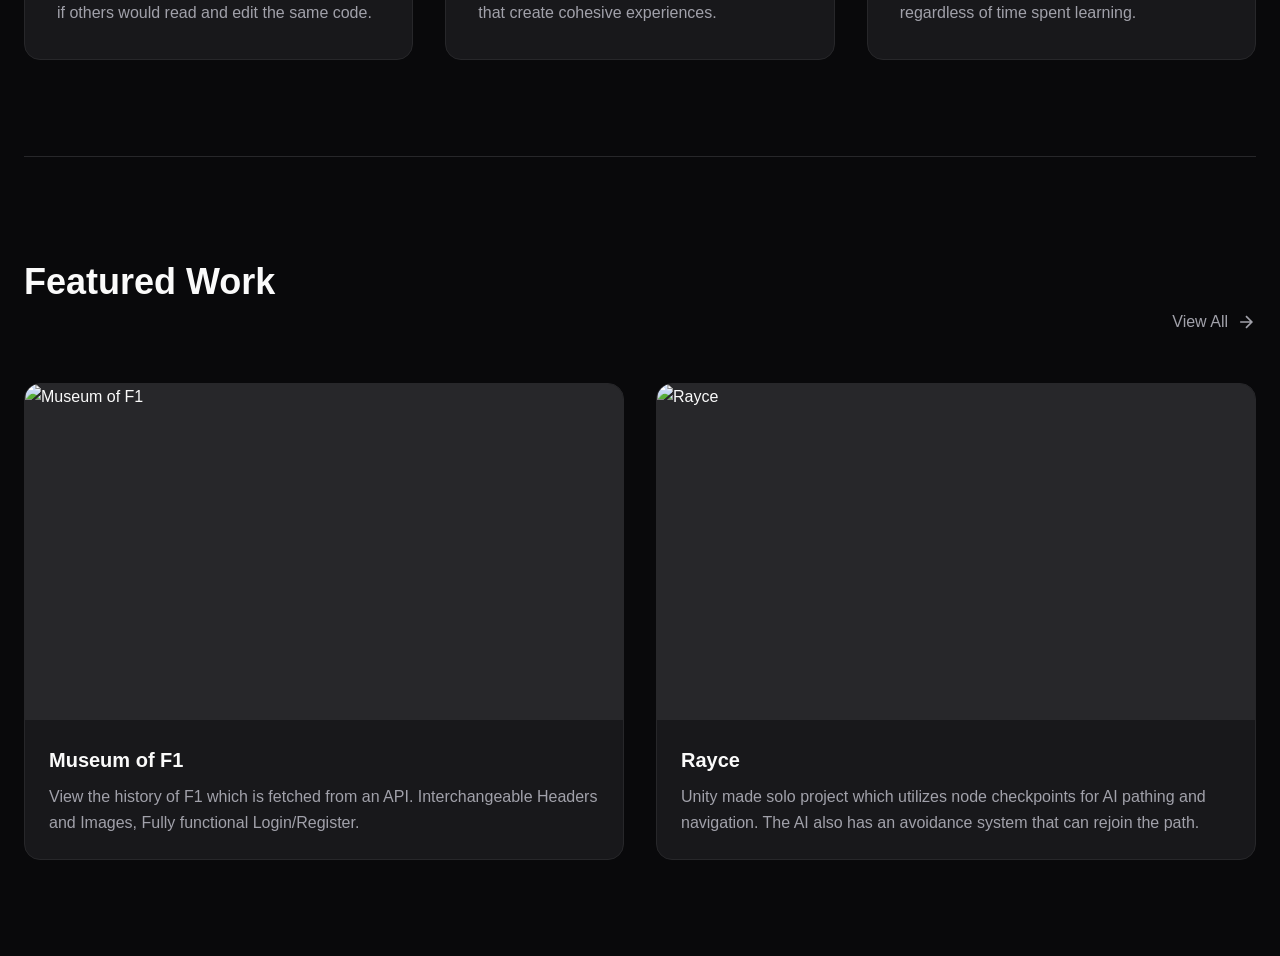
==== commit 4860cc90: "Update index.html" ====
--- a/index.html
+++ b/index.html
@@ -52,7 +52,7 @@
                 <div class="hero-image-wrapper">
                     <div>
                         <div class="hero-image-glow"></div>
-                        <img src="/Assets/MyPic.jpg" alt="Ali Farhat" class="hero-image">
+                        <img src="mypic.jpg" alt="Ali Farhat" class="hero-image">
                     </div>
                 </div>
             </section>
@@ -135,7 +135,7 @@
                 <div class="projects-grid">
                     <a href="projects.html" class="project-card">
                         <div class="project-image-wrapper">
-                            <img src="/Assets/preview1.png" alt="Museum of F1" class="project-image">
+                            <img src="preview1.png" alt="Museum of F1" class="project-image">
                         </div>
                         <div class="project-content">
                             <h3 class="project-title">Museum of F1</h3>
@@ -147,7 +147,7 @@
 
                     <a href="projects.html" class="project-card">
                         <div class="project-image-wrapper">
-                            <img src="/Assets/preview2.png" alt="Rayce" class="project-image">
+                            <img src="preview2.png" alt="Rayce" class="project-image">
                         </div>
                         <div class="project-content">
                             <h3 class="project-title">Rayce</h3>
@@ -164,4 +164,4 @@
 
     <script src="js/main.js"></script>
 </body>
-</html>+</html>
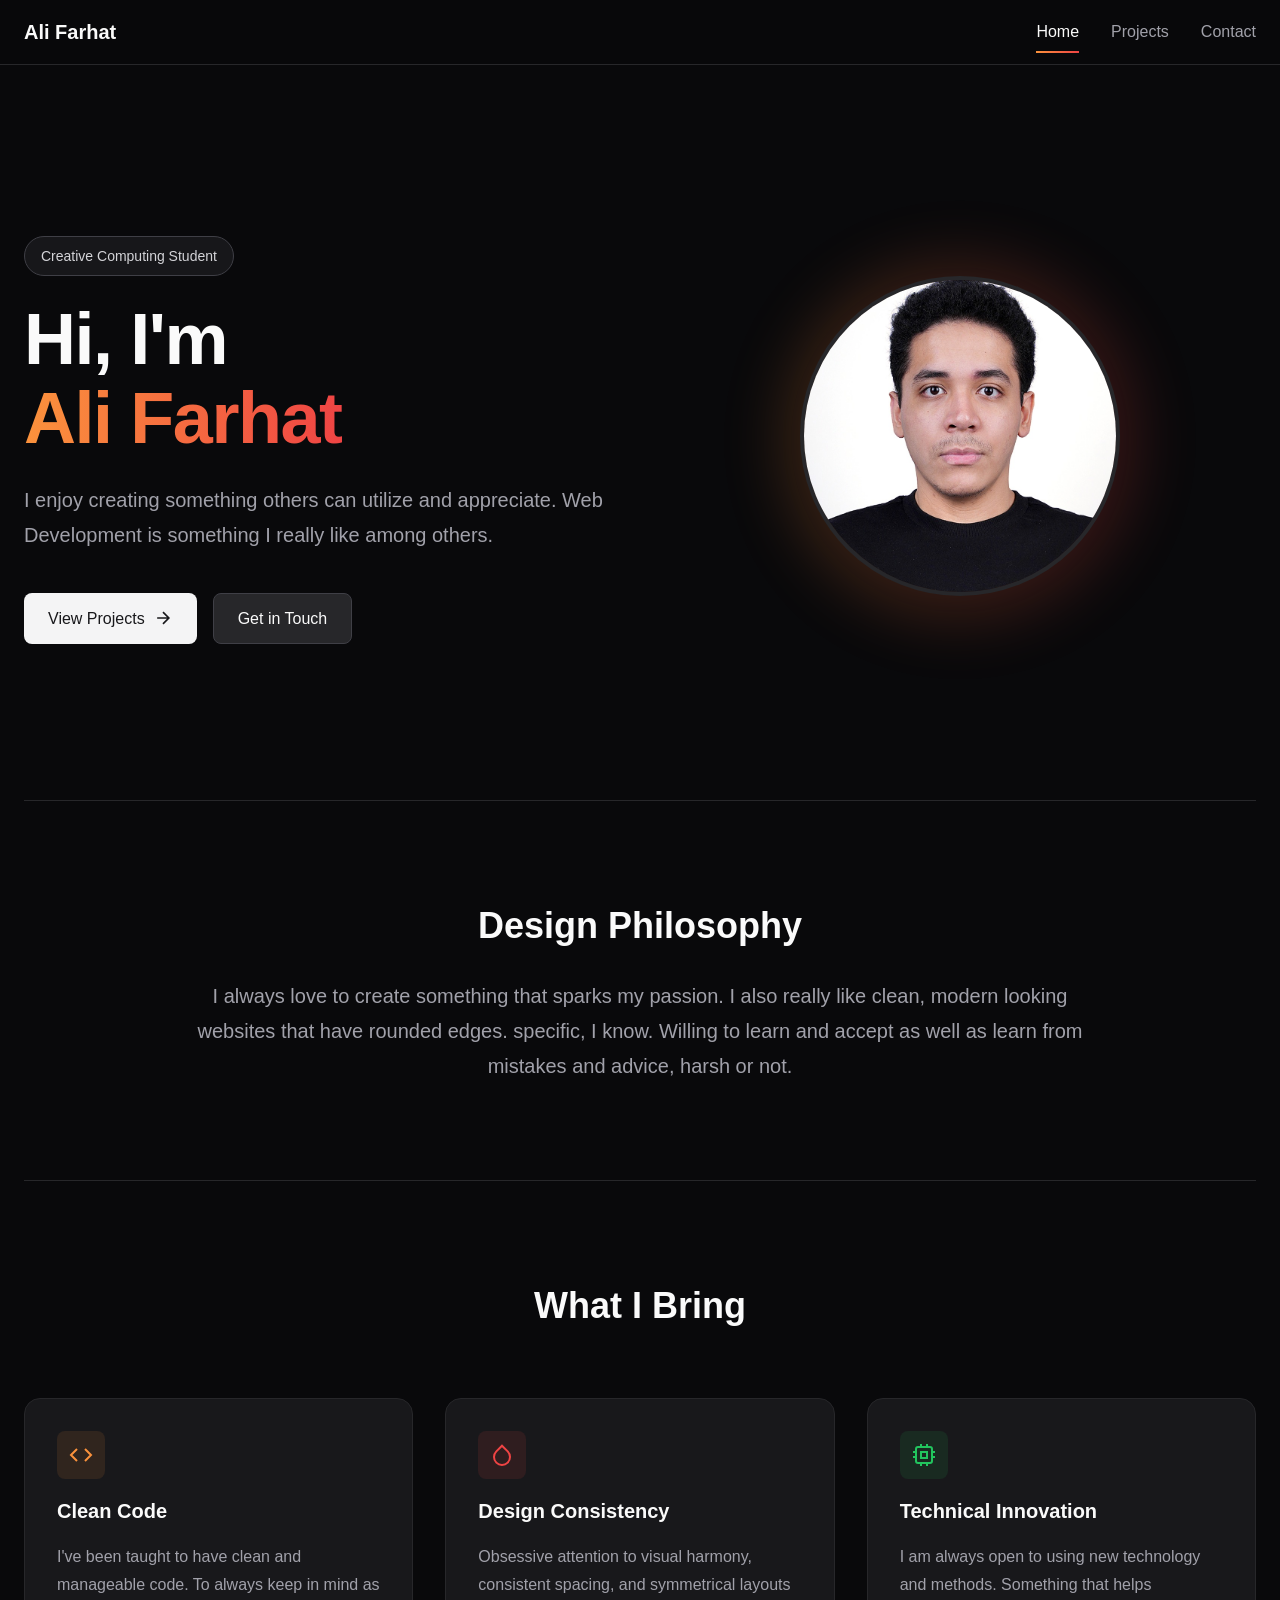
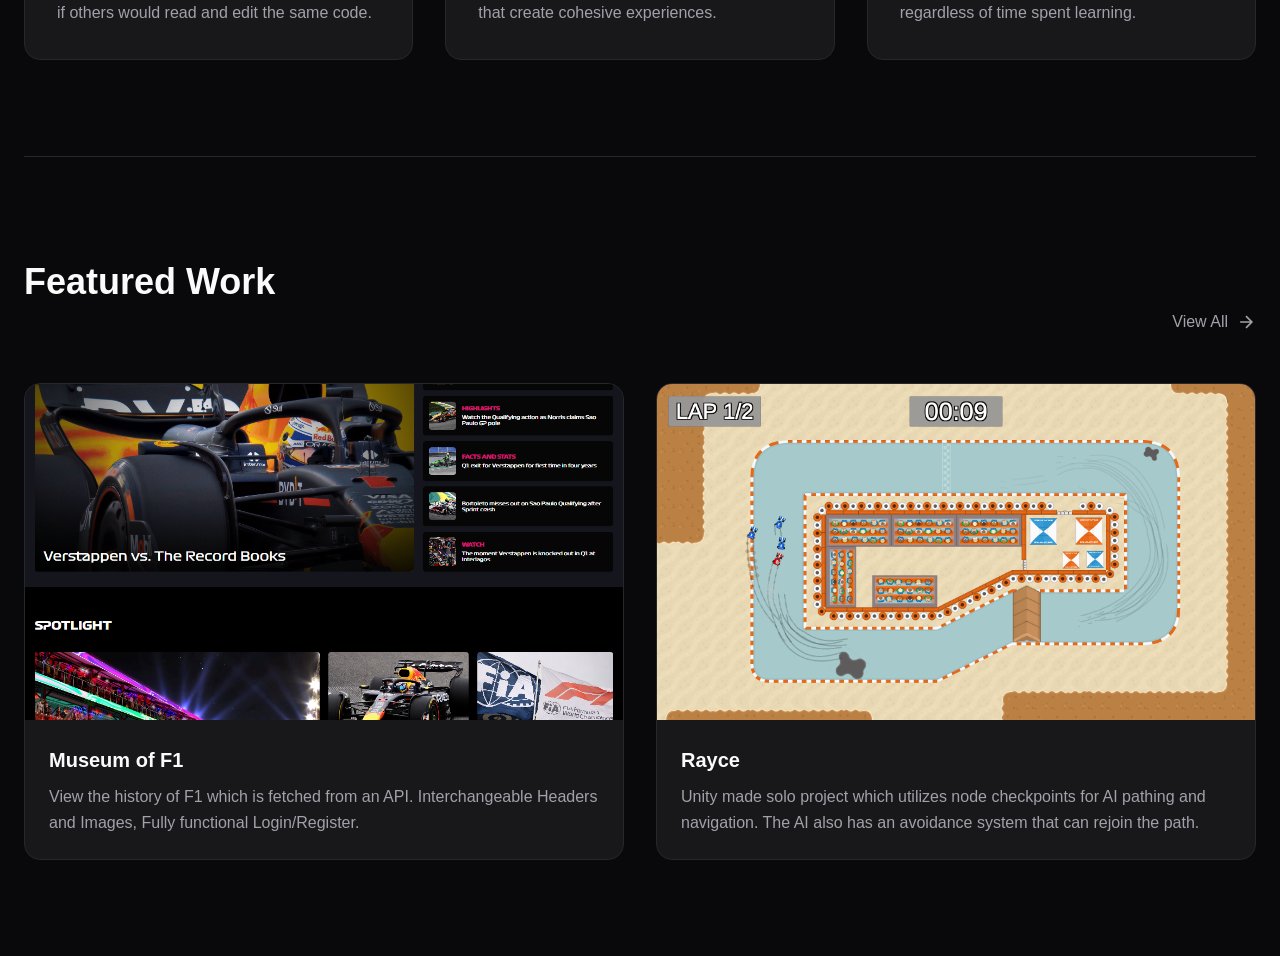
==== commit c2496c03: "test image loading fix 1.1" ====
--- a/index.html
+++ b/index.html
@@ -7,7 +7,6 @@
     <link rel="stylesheet" href="styles.css">
 </head>
 <body>
-    <!-- Navigation -->
     <nav class="nav">
         <div class="nav-container">
             <a href="index.html" class="nav-logo">Ali Farhat</a>
@@ -24,10 +23,8 @@
         </div>
     </nav>
 
-    <!-- Main Content -->
     <main class="main-content">
         <div class="container">
-            <!-- Hero Section -->
             <section class="hero-section">
                 <div class="hero-content">
                     <div class="hero-badge">Creative Computing Student</div>
@@ -52,12 +49,11 @@
                 <div class="hero-image-wrapper">
                     <div>
                         <div class="hero-image-glow"></div>
-                        <img src="mypic.jpg" alt="Ali Farhat" class="hero-image">
+                        <img src="Assets/mypic.jpg" alt="Ali Farhat" class="hero-image">
                     </div>
                 </div>
             </section>
 
-            <!-- Philosophy Section -->
             <section class="section section-border">
                 <div class="section-content-centered">
                     <h2 class="section-title">Design Philosophy</h2>
@@ -68,7 +64,6 @@
                 </div>
             </section>
 
-            <!-- Key Strengths -->
             <section class="section section-border">
                 <h2 class="section-title-centered">What I Bring</h2>
                 <div class="cards-grid">
@@ -121,7 +116,6 @@
                 </div>
             </section>
 
-            <!-- Featured Projects Preview -->
             <section class="section section-border">
                 <div class="section-header">
                     <h2 class="section-title">Featured Work</h2>
@@ -135,7 +129,7 @@
                 <div class="projects-grid">
                     <a href="projects.html" class="project-card">
                         <div class="project-image-wrapper">
-                            <img src="preview1.png" alt="Museum of F1" class="project-image">
+                            <img src="Assets/preview1.png" alt="Museum of F1" class="project-image">
                         </div>
                         <div class="project-content">
                             <h3 class="project-title">Museum of F1</h3>
@@ -147,7 +141,7 @@
 
                     <a href="projects.html" class="project-card">
                         <div class="project-image-wrapper">
-                            <img src="preview2.png" alt="Rayce" class="project-image">
+                            <img src="Assets/preview2.png" alt="Rayce" class="project-image">
                         </div>
                         <div class="project-content">
                             <h3 class="project-title">Rayce</h3>
